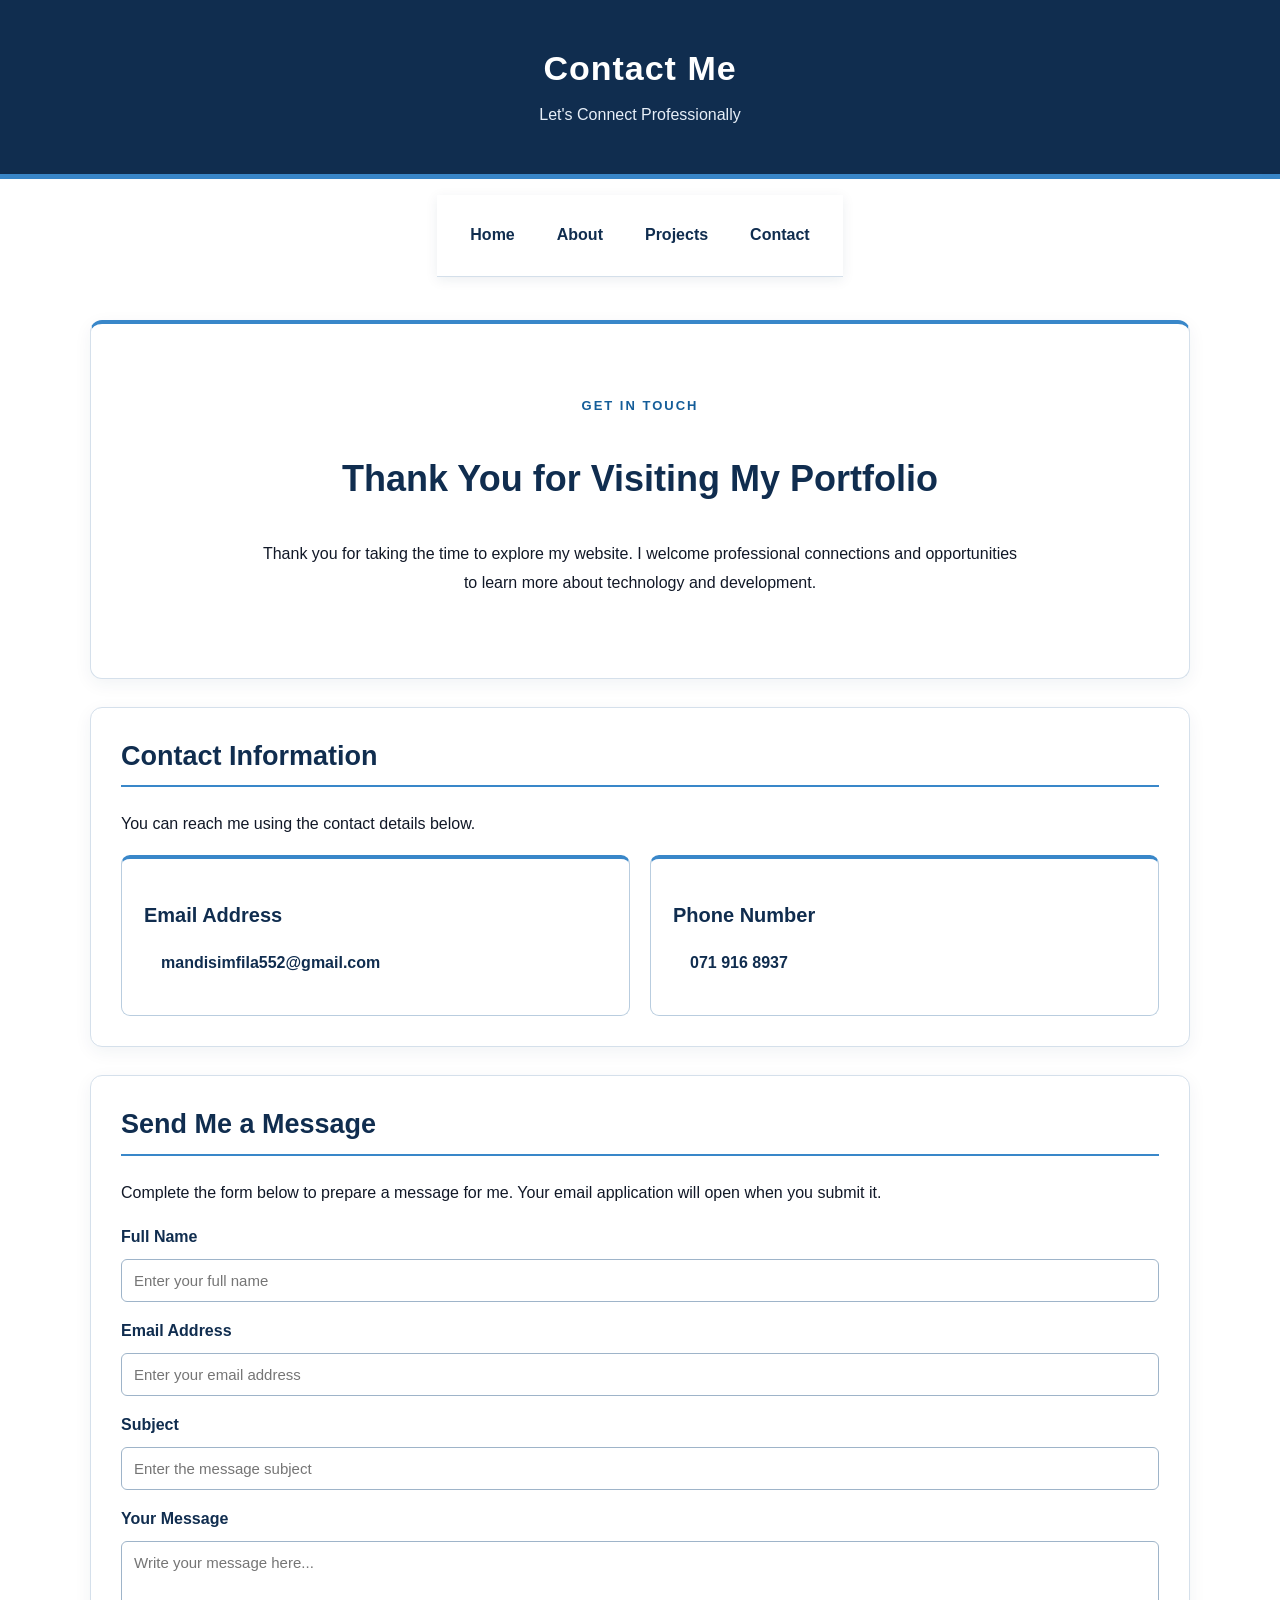
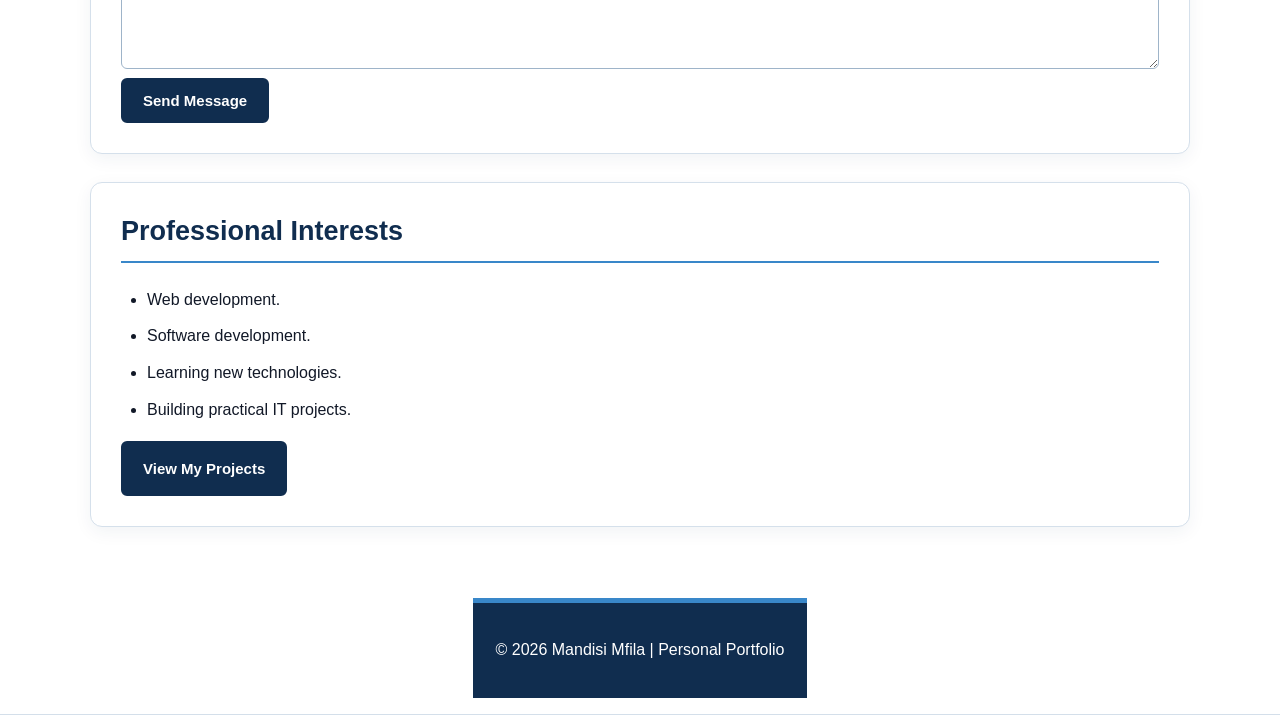
==== contact.html @ 622f7b75 "Add bio page with nav, grid, form and script" ====
<!DOCTYPE html>
<html lang="en">
<head>
    <meta charset="UTF-8">
    <meta name="viewport" content="width=device-width, initial-scale=1.0">
    <title>Contact | Mandisi Mfila</title>
    <link rel="stylesheet" href="style.css">
</head>
<body>

<header>
    <h1>Contact Me</h1>
    <p>Let's Connect Professionally</p>
</header>

<nav>
<nav aria-label="Main navigation">
    <a href="index.html">Home</a>
    <a href="about.html">About</a>
    <a href="projects.html">Projects</a>
    <a href="contact.html">Contact</a>
</nav>

<main id="main">
    <section class="hero">
        <p class="eyebrow">Get in touch</p>
        <h1>Thank You for Visiting My Portfolio</h1>
        <p>
            Thank you for taking the time to explore my website.
            I welcome professional connections and opportunities
            to learn more about technology and development.
        </p>
    </section>

    <section>
        <h2>Contact Information</h2>
        <p>You can reach me using the contact details below.</p>

        <div class="card-container">
            <article class="card">
                <h3>Email Address</h3>
                <p>
                    <a href="mailto:mandisimfila552@gmail.com">
                        mandisimfila552@gmail.com
                    </a>
                </p>
            </article>

            <article class="card">
                <h3>Phone Number</h3>
                <p>
                    <a href="tel:0719168937">071 916 8937</a>
                </p>
            </article>
        </div>
    </section>

    <section>
        <h2>Send Me a Message</h2>
        <p>
            Complete the form below to prepare a message for me.
            Your email application will open when you submit it.
        </p>

        <form action="mailto:mandisimfila552@gmail.com"
              method="post"
              enctype="text/plain">

            <div class="form-group">
                <label for="name">Full Name</label>
                <input
                    type="text"
                    id="name"
                    name="Name"
                    placeholder="Enter your full name"
                    required>
            </div>

            <div class="form-group">
                <label for="email">Email Address</label>
                <input
                    type="email"
                    id="email"
                    name="Email"
                    placeholder="Enter your email address"
                    required>
            </div>

            <div class="form-group">
                <label for="subject">Subject</label>
                <input
                    type="text"
                    id="subject"
                    name="Subject"
                    placeholder="Enter the message subject"
                    required>
            </div>

            <div class="form-group">
                <label for="message">Your Message</label>
                <textarea
                    id="message"
                    name="Message"
                    rows="6"
                    placeholder="Write your message here..."
                    required></textarea>
            </div>

            <button type="submit" class="btn">
                Send Message
            </button>
        </form>
    </section>

    <section>
        <h2>Professional Interests</h2>
        <ul>
            <li>Web development.</li>
            <li>Software development.</li>
            <li>Learning new technologies.</li>
            <li>Building practical IT projects.</li>
        </ul>

        <a href="projects.html" class="btn">View My Projects</a>
    </section>
</main>

<footer>
    <p>&copy; 2026 Mandisi Mfila | Personal Portfolio</p>
</footer>

</body>
</html>
---- style.css ----
* {
    box-sizing: border-box;
}

html {
    scroll-behavior: smooth;
}

body {
    margin: 0;
    font-family: "Century Gothic", Arial, sans-serif;
    background: #F2F6FA;
    color: #111827;
    font-size: 16px;
    line-height: 1.8;
}

header {
    background: #102D4F;
    color: #FFFFFF;
    text-align: center;
    padding: 45px 20px;
    border-bottom: 5px solid #3987C9;
}

header h1 {
    color: #FFFFFF;
    font-size: 34px;
    margin: 0 0 8px;
    letter-spacing: 1px;
}

header p {
    color: #E7EFF8;
    margin: 0;
}

nav {
    display: flex;
    justify-content: center;
    align-items: center;
    flex-wrap: wrap;
    gap: 8px;
    background: #FFFFFF;
    padding: 16px;
    border-bottom: 1px solid #D4DFEA;
    box-shadow: 0 3px 12px rgba(16, 45, 79, 0.08);
}

nav a {
    color: #102D4F;
    text-decoration: none;
    font-weight: bold;
    padding: 9px 16px;
    border: 1px solid transparent;
    border-radius: 6px;
    transition: 0.25s ease;
}

nav a:hover,
nav a:focus {
    color: #FFFFFF;
    background: #102D4F;
    border-color: #3987C9;
}

main {
    width: 90%;
    max-width: 1100px;
    margin: 35px auto;
}

section {
    background: #FFFFFF;
    padding: 30px;
    margin-bottom: 28px;
    border: 1px solid #D5E0EB;
    border-radius: 12px;
    box-shadow: 0 5px 18px rgba(16, 45, 79, 0.06);
}

h1,
h2,
h3,
h4 {
    color: #102D4F;
    line-height: 1.4;
}

h2 {
    font-size: 27px;
    border-bottom: 2px solid #3987C9;
    padding-bottom: 10px;
    margin-top: 0;
}

h3 {
    font-size: 20px;
}

p,
li {
    color: #111827;
}

a {
    color: #145D99;
}

.hero {
    text-align: center;
    padding: 55px 30px;
    border-top: 4px solid #3987C9;
}

.hero h1 {
    font-size: 36px;
}

.hero p {
    max-width: 760px;
    margin: 15px auto 25px;
}

.eyebrow {
    color: #145D99;
    text-transform: uppercase;
    font-weight: bold;
    letter-spacing: 2px;
    font-size: 13px;
}

.btn,
button {
    display: inline-block;
    background: #102D4F;
    color: #FFFFFF;
    padding: 12px 20px;
    border: 2px solid #102D4F;
    border-radius: 6px;
    text-decoration: none;
    font-family: inherit;
    font-size: 15px;
    font-weight: bold;
    cursor: pointer;
    transition: 0.25s ease;
}

.btn:hover,
button:hover {
    background: #3987C9;
    border-color: #3987C9;
    color: #FFFFFF;
    transform: translateY(-2px);
}

.card-container,
.project-grid {
    display: grid;
    grid-template-columns: repeat(auto-fit, minmax(220px, 1fr));
    gap: 20px;
}

.card,
.project-card {
    background: #FFFFFF;
    color: #111827;
    border: 1px solid #B9CDDF;
    border-top: 4px solid #3987C9;
    border-radius: 9px;
    padding: 22px;
    transition: 0.25s ease;
}

.card h3,
.project-card h3 {
    color: #102D4F;
}

.card p,
.project-card p {
    color: #111827;
}

.card:hover,
.project-card:hover {
    box-shadow: 0 8px 20px rgba(16, 45, 79, 0.12);
    transform: scale(1.03);
}

ul,
ol {
    padding-left: 26px;
}

li {
    margin-bottom: 8px;
}

.tag {
    display: inline-block;
    color: #102D4F;
    background: #E6F0FA;
    border: 1px solid #B9CDDF;
    border-radius: 5px;
    padding: 4px 10px;
    margin: 3px;
    font-size: 13px;
    font-weight: bold;
}

.table-container {
    width: 100%;
    overflow-x: auto;
}

table {
    width: 100%;
    border-collapse: collapse;
    background: #FFFFFF;
    margin: 15px 0;
}

th,
td {
    border: 1px solid #A9BED2;
    padding: 13px;
    text-align: left;
    vertical-align: top;
}

th {
    background: #102D4F;
    color: #FFFFFF;
}

td {
    color: #111827;
}

tbody tr:nth-child(even) {
    background: #EEF4F9;
}

tbody tr:hover {
    background: #DDEBFA;
}

select,
input,
textarea {
    width: 100%;
    max-width: 100%;
    padding: 12px;
    background: #FFFFFF;
    color: #111827;
    border: 1px solid #9EB4C9;
    border-radius: 6px;
    font-family: inherit;
    font-size: 15px;
}

select:focus,
input:focus,
textarea:focus {
    outline: 2px solid #3987C9;
    outline-offset: 2px;
}

label {
    display: block;
    color: #102D4F;
    font-weight: bold;
    margin: 15px 0 7px;
}

.detail-panel {
    margin-top: 20px;
    padding: 24px;
    background: #F2F6FA;
    border: 2px solid #3987C9;
    border-radius: 9px;
}

.detail-panel h3 {
    margin-top: 0;
}

footer {
    background: #102D4F;
    color: #FFFFFF;
    text-align: center;
    padding: 28px 18px;
    border-top: 5px solid #3987C9;
}

footer p {
    color: #FFFFFF;
    margin: 5px;
}

footer a {
    color: #FFFFFF;
}

.hero-content {
    display: flex;
    align-items: center;
    justify-content: space-between;
    gap: 35px;
}

.hero-text {
    flex: 1;
    min-width: 0;
}

.hero-image {
    flex: 0 0 280px;
    max-width: 280px;
}

.hero-image img {
    display: block;
    width: 100%;
    aspect-ratio: 4 / 5;
    object-fit: cover;
    object-position: center;
    border: 4px solid #3987C9;
    border-radius: 18px;
    box-shadow: 0 8px 22px rgba(16, 45, 79, 0.18);
}

@media (max-width: 900px) {
    .hero-content {
        flex-direction: column;
    }

    .hero-image {
        flex: 0 1 auto;
        width: 100%;
        max-width: 280px;
    }

    .navbar {
        flex-direction: column;
        align-items: flex-start;
    }
}

.nav-link {
    padding: 12px 16px;
    width: 100%;
}

.projects-grid {
    display: grid;
    grid-template-columns: repeat(auto-fit, minmax(150px, 1fr));
    gap: 20px;
    padding: 16px;
}

.projects-grid .project-card:first-child {
    grid-column: span 2;
}

#contactForm input,
#contactForm select,
#contactForm textarea {
    padding: 10px;
    border: 2px solid #999999;
    border-radius: 4px;
    font-size: 1rem;
}

#contactForm input:focus,
#contactForm textarea:focus {
    outline: none;
    border-color: #9E1B32;
}

#contactForm button {
    background-color: #3a3a3a;
    color: #FFFFFF;
    padding: 12px;
    border: none;
    border-radius: 4px;
    cursor: pointer;
}

#contactForm button:hover {
    background-color: #9E1B32;
}

@media (max-width: 600px) {
    header {
        padding: 30px 15px;
    }

    header h1 {
        font-size: 27px;
    }

    .hero h1 {
        font-size: 28px;
    }

    nav {
        gap: 4px;
        padding: 10px;
    }

    nav a {
        padding: 8px 10px;
    }

    main {
        width: 94%;
        margin: 20px auto;
    }

    section {
        padding: 20px;
    }

    h2 {
        font-size: 23px;
    }

    th,
    td {
        padding: 9px;
        font-size: 13px;
    }

    .projects-grid .project-card:first-child {
        grid-column: span 1;
    }
}
a:focus,
button:focus {
    outline: 3px solid #9E1B32;
    outline-offset: 2px;
}


.skip-link {
    position: fixed;
    top: 10px;
    left: 10px;
    z-index: 9999;
    background: white;/    color: #9E1B32;
    padding: 12px;
    border: 2px solid #9E1B32;
    transform: translateY(-150%);
}

.skip-link:focus {
    transform: translateY(0);
}


@media (prefers-reduced-motion: reduce) {
    * {
        scroll-behavior: auto !important;
        animation: none !important;
        transition: none !important;
    }
}
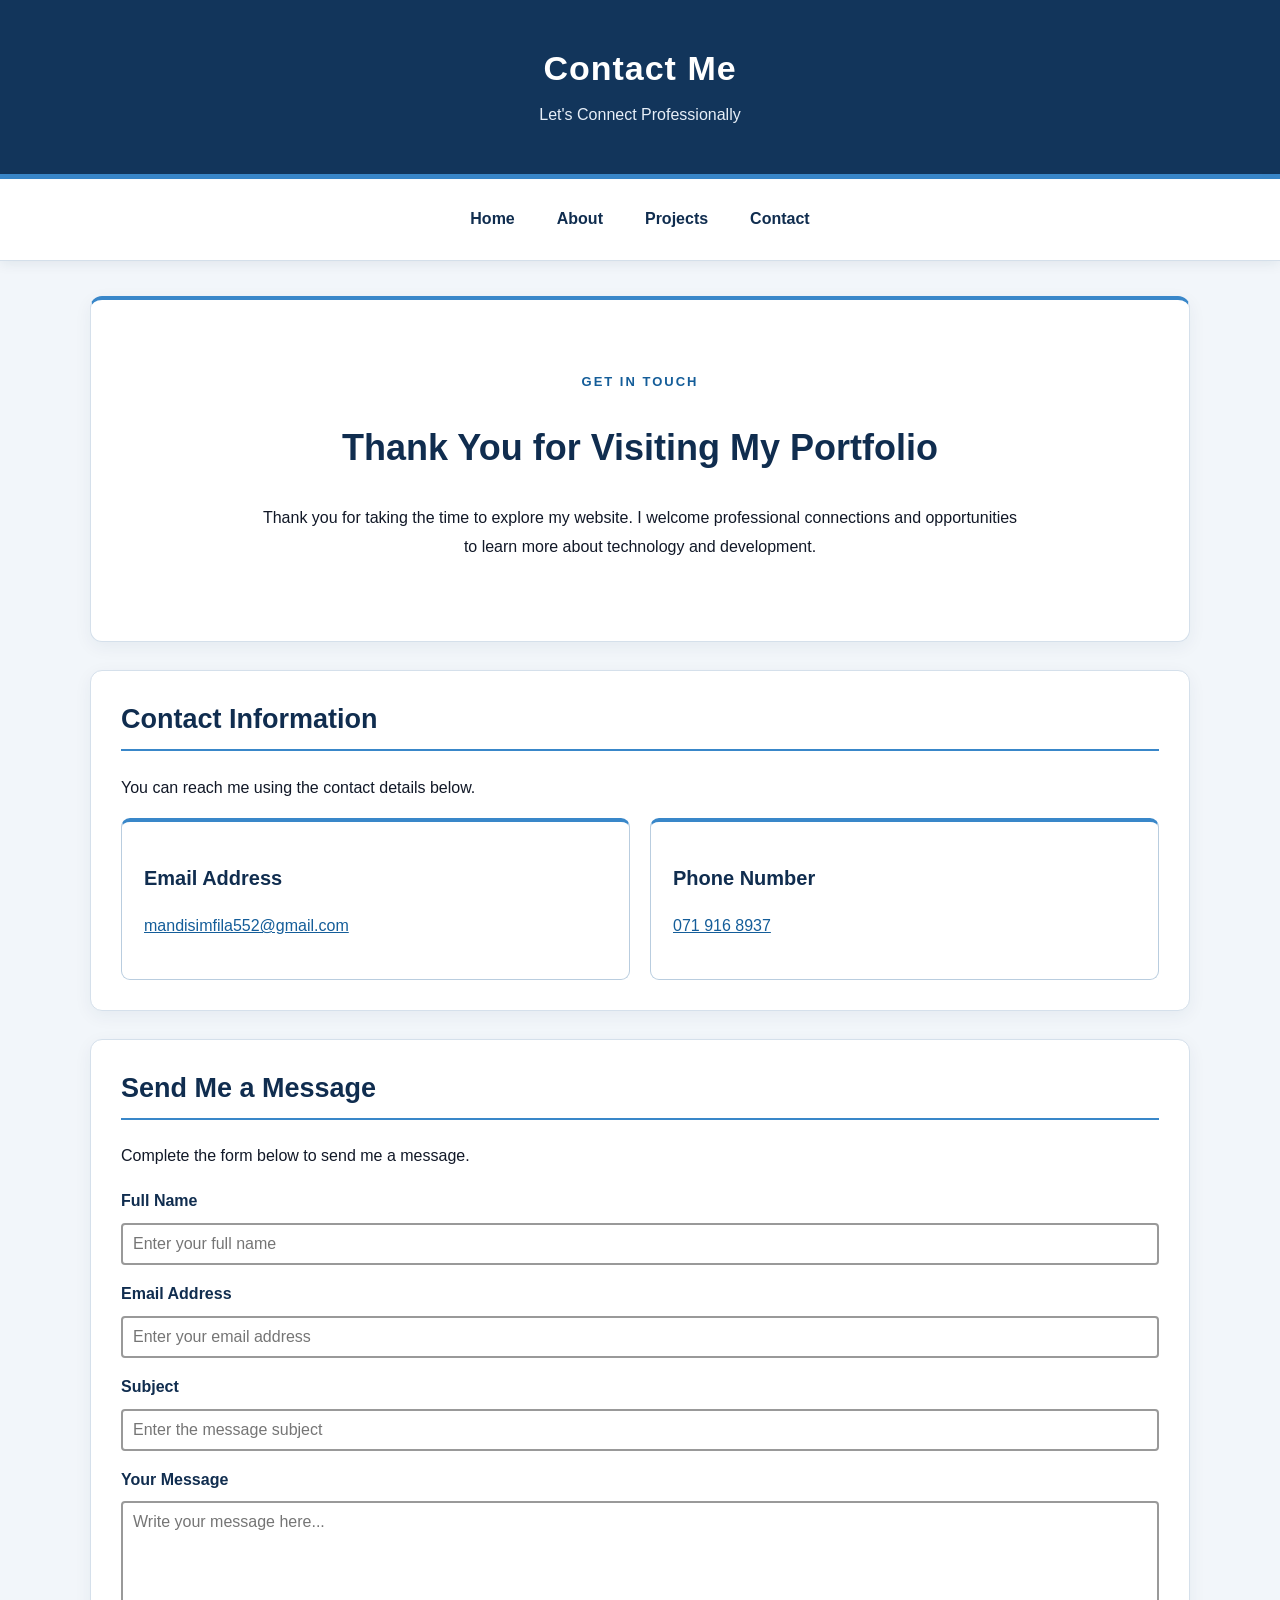
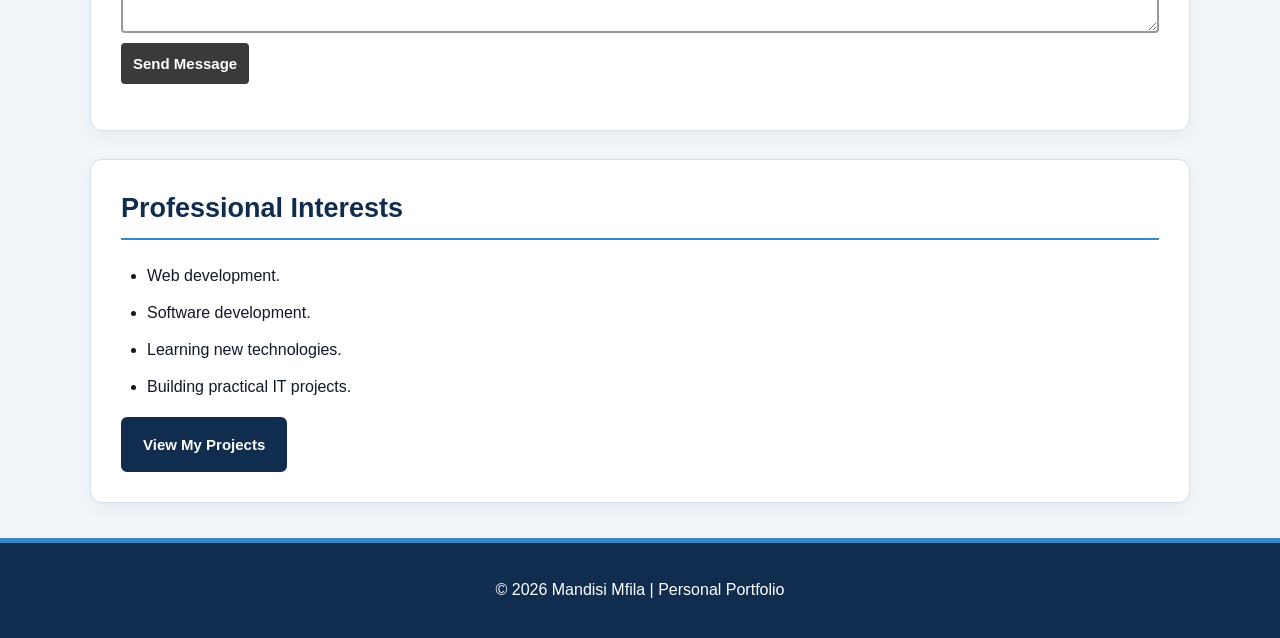
==== commit 8c565c3f: "Add bio page with nav, grid, form and script" ====
--- a/contact.html
+++ b/contact.html
@@ -14,7 +14,6 @@
     <p>Let's Connect Professionally</p>
 </header>
 
-<nav>
 <nav aria-label="Main navigation">
     <a href="index.html">Home</a>
     <a href="about.html">About</a>
@@ -23,6 +22,7 @@
 </nav>
 
 <main id="main">
+
     <section class="hero">
         <p class="eyebrow">Get in touch</p>
         <h1>Thank You for Visiting My Portfolio</h1>
@@ -38,6 +38,7 @@
         <p>You can reach me using the contact details below.</p>
 
         <div class="card-container">
+
             <article class="card">
                 <h3>Email Address</h3>
                 <p>
@@ -53,19 +54,17 @@
                     <a href="tel:0719168937">071 916 8937</a>
                 </p>
             </article>
+
         </div>
     </section>
 
     <section>
         <h2>Send Me a Message</h2>
         <p>
-            Complete the form below to prepare a message for me.
-            Your email application will open when you submit it.
+            Complete the form below to send me a message.
         </p>
 
-        <form action="mailto:mandisimfila552@gmail.com"
-              method="post"
-              enctype="text/plain">
+        <form id="contactForm">
 
             <div class="form-group">
                 <label for="name">Full Name</label>
@@ -110,11 +109,15 @@
             <button type="submit" class="btn">
                 Send Message
             </button>
+
         </form>
+
+        <p id="formMessage" role="status"></p>
     </section>
 
     <section>
         <h2>Professional Interests</h2>
+
         <ul>
             <li>Web development.</li>
             <li>Software development.</li>
@@ -124,11 +127,14 @@
 
         <a href="projects.html" class="btn">View My Projects</a>
     </section>
+
 </main>
 
 <footer>
     <p>&copy; 2026 Mandisi Mfila | Personal Portfolio</p>
 </footer>
 
+<script src="script.js"></script>
+
 </body>
 </html>
--- a/style.css
+++ b/style.css
@@ -17,7 +17,7 @@
 }
 
 header {
-    background: #102D4F;
+    background: #12355b;
     color: #FFFFFF;
     text-align: center;
     padding: 45px 20px;
